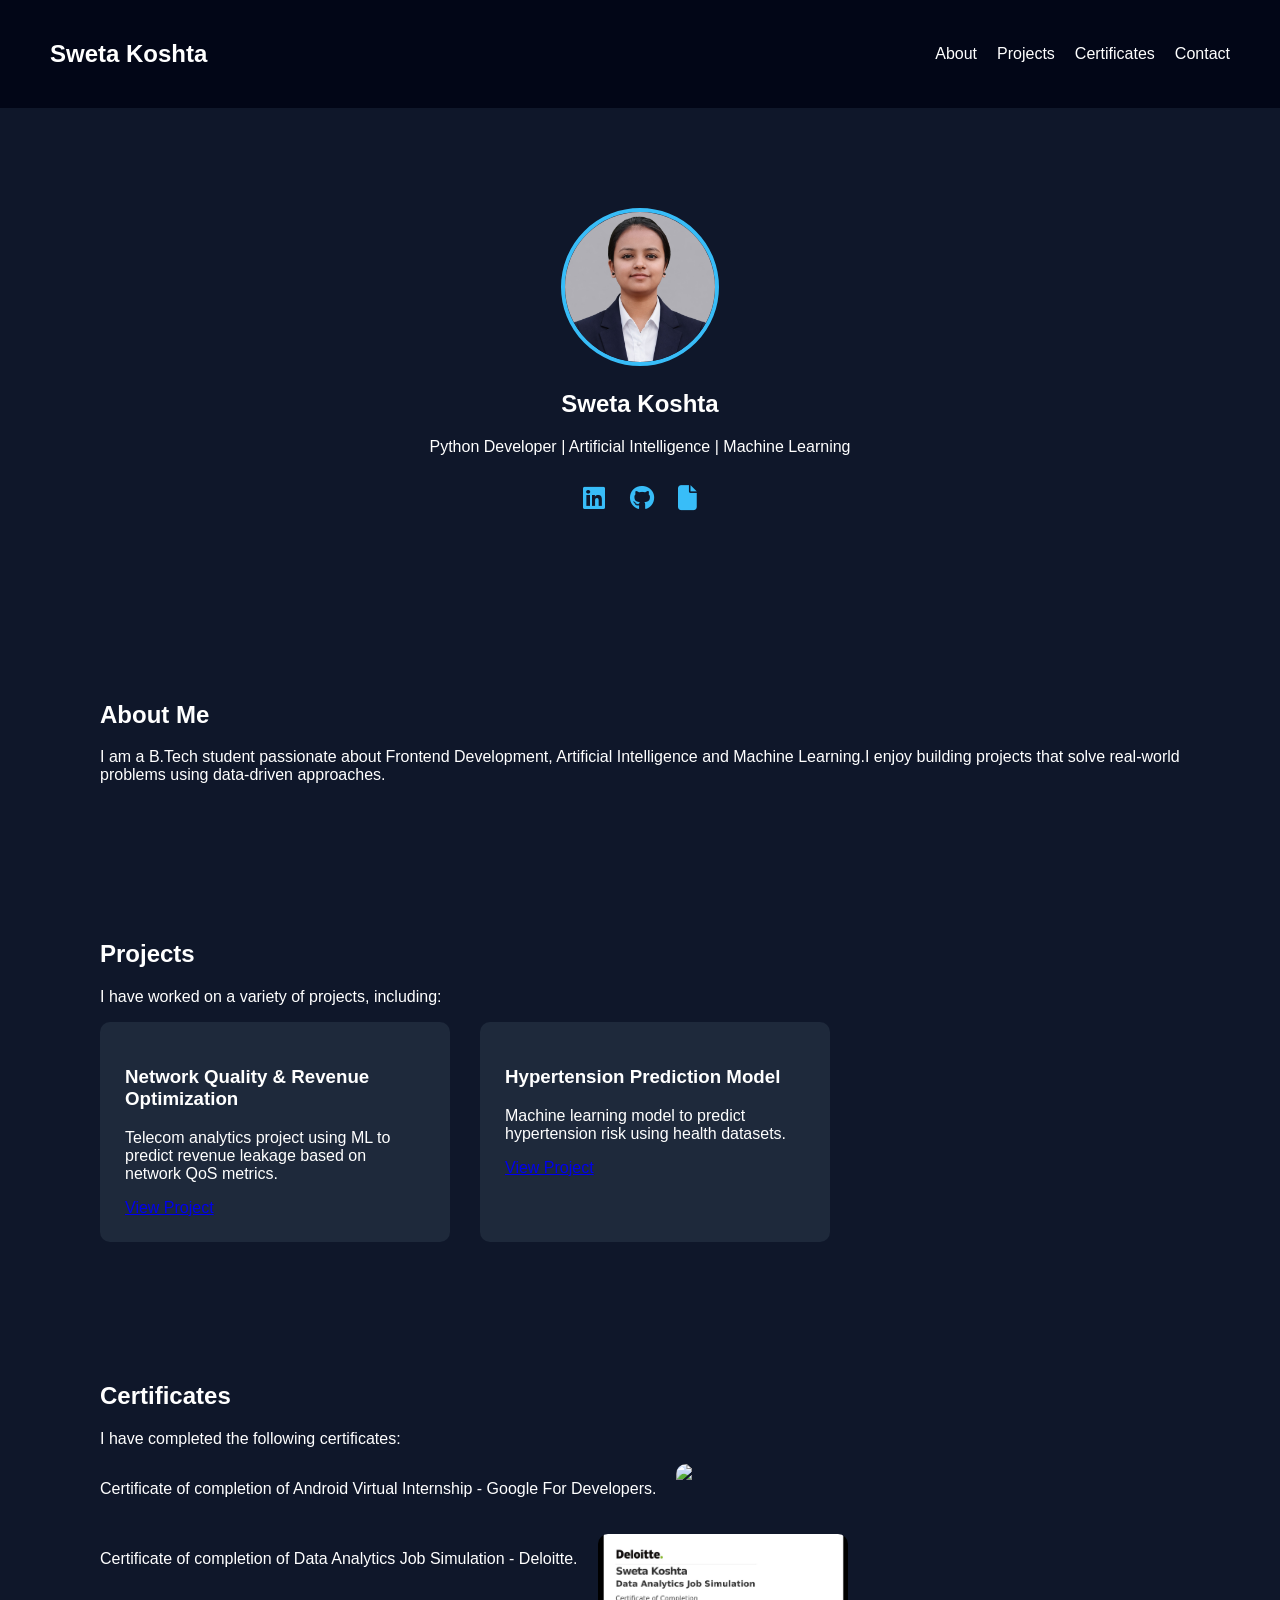
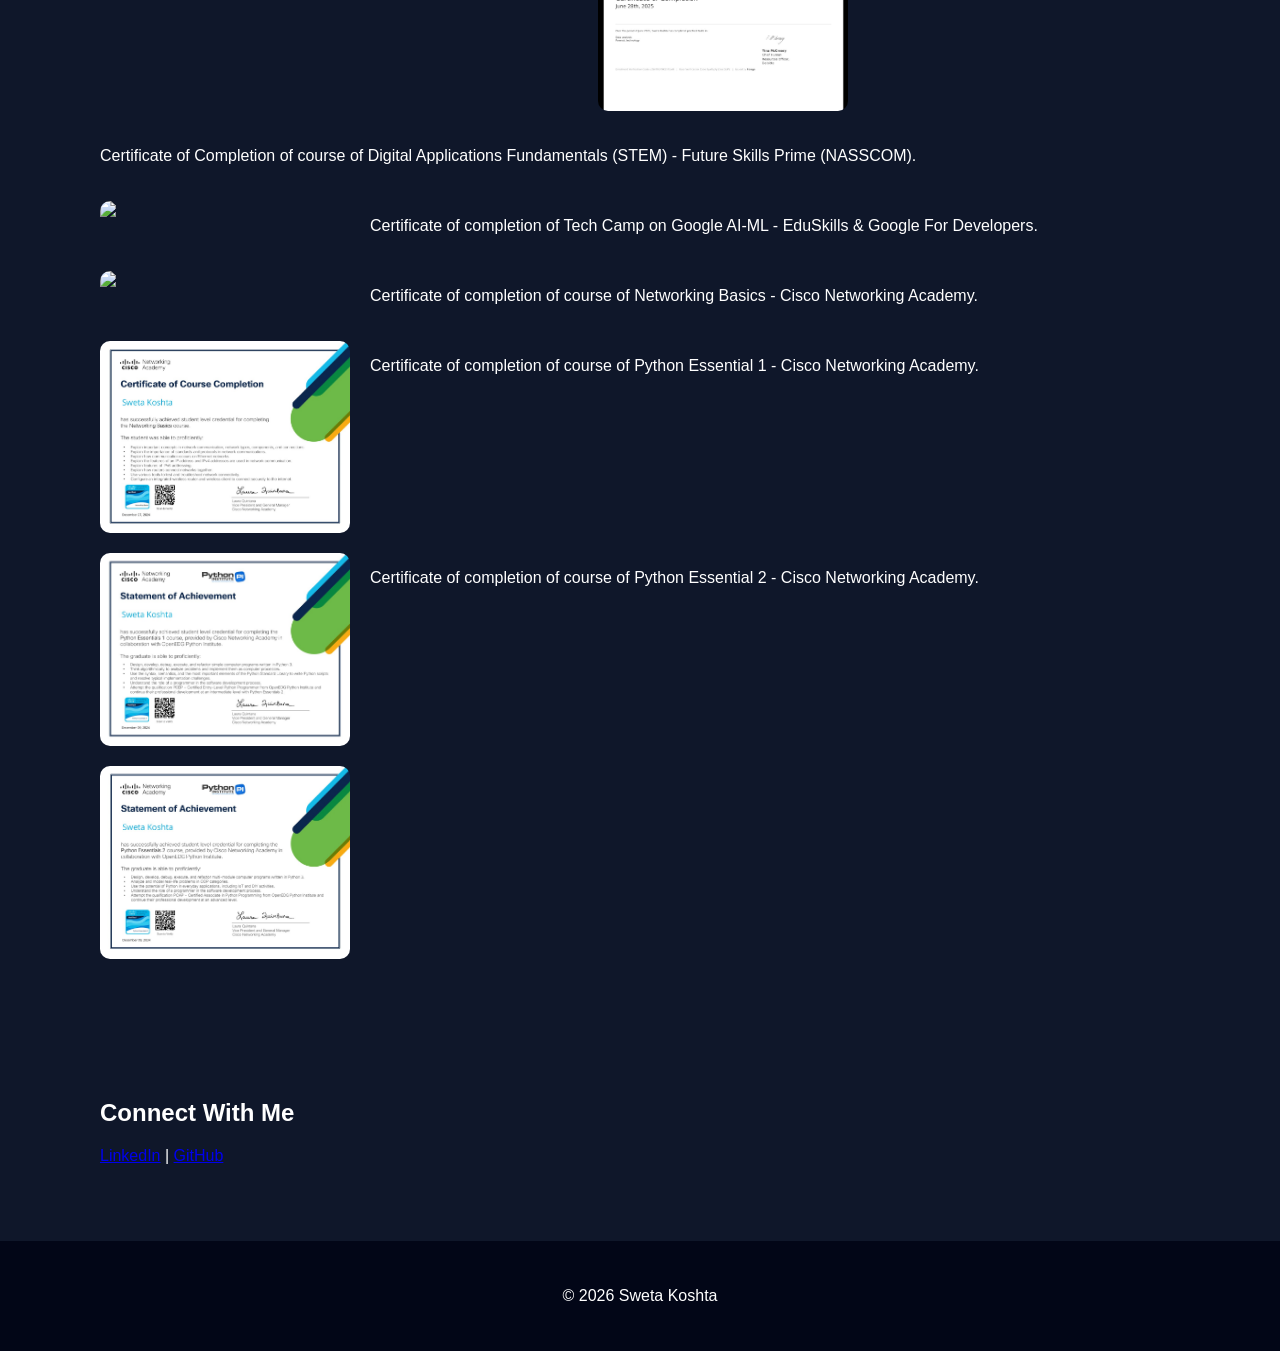
==== index.html @ 576c9b3b "Initial commit" ====
<!DOCTYPE html>
<html>
<head>

<title>Sweta Koshta | Portfolio</title>

<link rel="stylesheet" href="style.css">

<link rel="stylesheet"
href="https://cdnjs.cloudflare.com/ajax/libs/font-awesome/6.4.0/css/all.min.css">

</head>

<body>

<!-- Navbar -->

<nav>

<h2>Sweta Koshta</h2>

<ul>

<li><a href="#about">About</a></li>
<li><a href="#projects">Projects</a></li>
<li><a href="#certificates">Certificates</a></li>
<li><a href="#contact">Contact</a></li>

</ul>

</nav>

<!-- Hero Section -->

<section class="hero">

<img src="images/SK_photo.jpg">

<h1>Sweta Koshta</h1>

<p>Python Developer | Artificial Intelligence | Machine Learning</p>

<div class="icons">

<a href="https://www.linkedin.com/in/sweta-koshta-702a1a356/"><i class="fa-brands fa-linkedin"></i></a>

<a href="https://github.com/Bug-buster7"><i class="fa-brands fa-github"></i></a>

<a href="Sweta - Resume(ATS).pdf" download><i class="fa-solid fa-file"></i></a>

</div>

</section>

<!-- About -->

<section id="about">

<h2>About Me</h2>

<p>

I am a B.Tech student passionate about Frontend Development, Artificial
Intelligence and Machine Learning.I enjoy building projects that solve
real-world problems using data-driven approaches.

</p>

</section>

<!-- Projects -->

<section id="projects">

<h2>Projects</h2>

<p>I have worked on a variety of projects, including:</p>

<div class="projects-container">

<div class="project-card">

<h3>Network Quality & Revenue Optimization</h3>

<p>
Telecom analytics project using ML to predict revenue leakage
based on network QoS metrics.
</p>

<a href="https://github.com/Bug-buster7">View Project</a>

</div>

<div class="project-card">

<h3>Hypertension Prediction Model</h3>

<p>
Machine learning model to predict hypertension risk using
health datasets.
</p>

<a href="https://github.com/Bug-buster7/Hypertension-Prediction-Model">View Project</a>

</div>

</div>

</section>

<!-- Certificates -->

<section id="certificates">

<h2>Certificates</h2>

<p>I have completed the following certificates:</p>

<div class="certificate-gallery">

<p> 
Certificate of completion of Android Virtual Internship - Google For Developers.
</p>

<img src="images/certificates/Android Developer Virtual Internship By Google.jpg">

<p> 
Certificate of completion of Data Analytics Job Simulation - Deloitte.
</p>

<img src="images/certificates/Data Analytics Job Simulation - Deloitte.jpg">

<p> 
Certificate of Completion of course of Digital Applications Fundamentals (STEM) - Future Skills Prime (NASSCOM).
</p>

<img src="images/certificates/Digital Applications Fundamentals (STEM).jpg">

<p> 
Certificate of completion of Tech Camp on Google AI-ML - EduSkills & Google For Developers.
</p>

<img src="images/certificates/Eduskills Tech Camp on Google AI-ML.jpg">

<p> 
Certificate of completion of course of Networking Basics - Cisco Networking Academy.
</p>

<img src="images/certificates/Networking Basics By Cisco Networking Academy.jpg">

<p> 
Certificate of completion of course of Python Essential 1 - Cisco Networking Academy.
</p>

<img src="images/certificates/Python Essential 1 By Cisco Networking Academy.jpg">

<p> 
Certificate of completion of course of Python Essential 2 - Cisco Networking Academy.
</p>

<img src="images/certificates/Python Essential 2 By Cisco Networking Academy.jpg">

</div>

</section>

<!-- Contact -->

<section id="contact">

<h2>Connect With Me</h2>

<p>

<a href="https://www.linkedin.com/in/sweta-koshta-702a1a356/">LinkedIn</a>

|

<a href="https://github.com/Bug-buster7">GitHub</a>

</p>

</section>

<footer>

<p>© 2026 Sweta Koshta</p>

</footer>

</body>
</html>
---- style.css ----
body{
font-family:Arial;
margin:0;
background:#0f172a;
color:white;
}

nav{
display:flex;
justify-content:space-between;
align-items:center;
padding:20px 50px;
background:#020617;
}

nav ul{
display:flex;
list-style:none;
}

nav ul li{
margin-left:20px;
}

nav a{
color:white;
text-decoration:none;
}

.hero{
text-align:center;
padding:100px 20px;
}

.hero img{
width:150px;
border-radius:50%;
border:4px solid #38bdf8;
}

.icons{
margin-top:20px;
}

.icons i{
font-size:25px;
margin:10px;
color:#38bdf8;
}

section{
padding:60px 100px;
}

.projects-container{
display:flex;
gap:30px;
flex-wrap:wrap;
}

.project-card{
background:#1e293b;
padding:25px;
border-radius:10px;
width:300px;
transition:0.3s;
}

.project-card:hover{
transform:translateY(-10px);
}

.certificate-gallery{
display:flex;
flex-wrap:wrap;
gap:20px;
}

.certificate-gallery img{
width:250px;
border-radius:10px;
transition:0.3s;
}

.certificate-gallery img:hover{
transform:scale(1.05);
}

footer{
text-align:center;
padding:30px;
background:#020617;
}
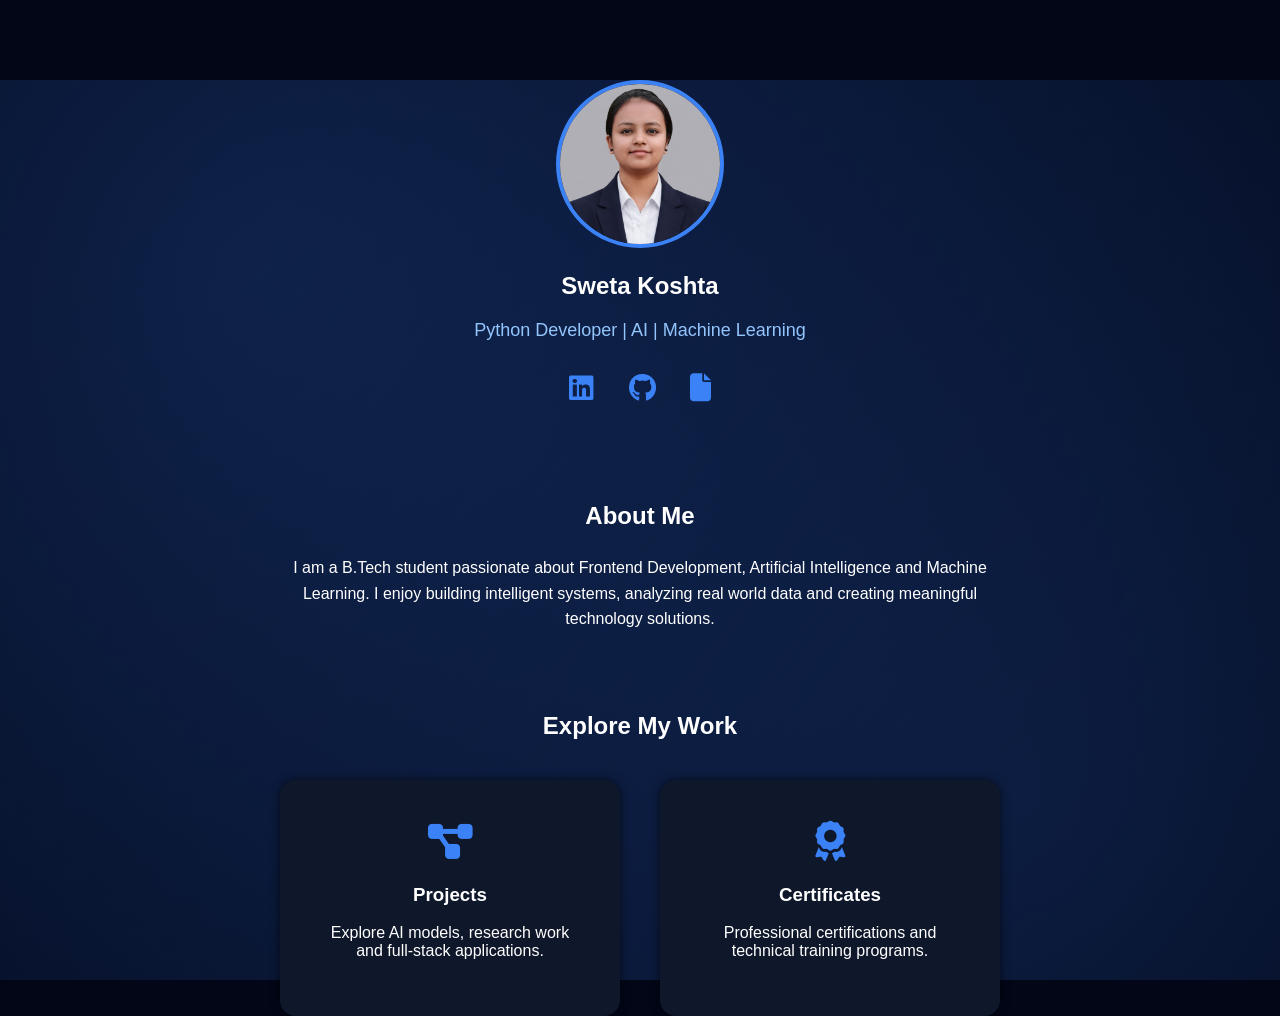
==== commit 8ae26643: "Modified" ====
--- a/index.html
+++ b/index.html
@@ -1,192 +1,82 @@
 <!DOCTYPE html>
 <html>
 <head>
-
 <title>Sweta Koshta | Portfolio</title>
-
 <link rel="stylesheet" href="style.css">
-
 <link rel="stylesheet"
 href="https://cdnjs.cloudflare.com/ajax/libs/font-awesome/6.4.0/css/all.min.css">
-
 </head>
 
 <body>
 
-<!-- Navbar -->
-
-<nav>
-
-<h2>Sweta Koshta</h2>
-
-<ul>
-
-<li><a href="#about">About</a></li>
-<li><a href="#projects">Projects</a></li>
-<li><a href="#certificates">Certificates</a></li>
-<li><a href="#contact">Contact</a></li>
-
-</ul>
-
-</nav>
-
-<!-- Hero Section -->
+<div class="background"></div>
 
 <section class="hero">
 
-<img src="images/SK_photo.jpg">
+<img src="images/SK_photo.jpg" class="profile">
 
 <h1>Sweta Koshta</h1>
 
-<p>Python Developer | Artificial Intelligence | Machine Learning</p>
+<p class="subtitle">Python Developer | AI | Machine Learning</p>
 
-<div class="icons">
+<div class="social">
 
-<a href="https://www.linkedin.com/in/sweta-koshta-702a1a356/"><i class="fa-brands fa-linkedin"></i></a>
-
-<a href="https://github.com/Bug-buster7"><i class="fa-brands fa-github"></i></a>
-
-<a href="Sweta - Resume(ATS).pdf" download><i class="fa-solid fa-file"></i></a>
+<a href="https://www.linkedin.com/in/sweta-koshta-702a1a356/"><i class="fab fa-linkedin"></i></a>
+<a href="https://github.com/Bug-buster7"><i class="fab fa-github"></i></a>
+<a href="Sweta - Resume(ATS).pdf"><i class="fa fa-file"></i></a>
 
 </div>
 
 </section>
 
-<!-- About -->
-
-<section id="about">
+<section class="about">
 
 <h2>About Me</h2>
 
 <p>
 
-I am a B.Tech student passionate about Frontend Development, Artificial
-Intelligence and Machine Learning.I enjoy building projects that solve
-real-world problems using data-driven approaches.
+I am a B.Tech student passionate about Frontend Development,
+Artificial Intelligence and Machine Learning. I enjoy building
+intelligent systems, analyzing real world data and creating
+meaningful technology solutions.
 
 </p>
 
 </section>
 
-<!-- Projects -->
+<section class="explore">
 
-<section id="projects">
+<h2>Explore My Work</h2>
 
-<h2>Projects</h2>
+<div class="cards">
 
-<p>I have worked on a variety of projects, including:</p>
+<a href="projects.html" class="card">
 
-<div class="projects-container">
-
-<div class="project-card">
-
-<h3>Network Quality & Revenue Optimization</h3>
-
-<p>
-Telecom analytics project using ML to predict revenue leakage
-based on network QoS metrics.
-</p>
-
-<a href="https://github.com/Bug-buster7">View Project</a>
-
+<div class="icon">
+<i class="fa fa-diagram-project"></i>
 </div>
 
-<div class="project-card">
+<h3>Projects</h3>
 
-<h3>Hypertension Prediction Model</h3>
+<p>Explore AI models, research work and full-stack applications.</p>
 
-<p>
-Machine learning model to predict hypertension risk using
-health datasets.
-</p>
+</a>
 
-<a href="https://github.com/Bug-buster7/Hypertension-Prediction-Model">View Project</a>
+<a href="certificates.html" class="card">
 
+<div class="icon">
+<i class="fa fa-award"></i>
 </div>
+
+<h3>Certificates</h3>
+
+<p>Professional certifications and technical training programs.</p>
+
+</a>
 
 </div>
 
 </section>
 
-<!-- Certificates -->
-
-<section id="certificates">
-
-<h2>Certificates</h2>
-
-<p>I have completed the following certificates:</p>
-
-<div class="certificate-gallery">
-
-<p> 
-Certificate of completion of Android Virtual Internship - Google For Developers.
-</p>
-
-<img src="images/certificates/Android Developer Virtual Internship By Google.jpg">
-
-<p> 
-Certificate of completion of Data Analytics Job Simulation - Deloitte.
-</p>
-
-<img src="images/certificates/Data Analytics Job Simulation - Deloitte.jpg">
-
-<p> 
-Certificate of Completion of course of Digital Applications Fundamentals (STEM) - Future Skills Prime (NASSCOM).
-</p>
-
-<img src="images/certificates/Digital Applications Fundamentals (STEM).jpg">
-
-<p> 
-Certificate of completion of Tech Camp on Google AI-ML - EduSkills & Google For Developers.
-</p>
-
-<img src="images/certificates/Eduskills Tech Camp on Google AI-ML.jpg">
-
-<p> 
-Certificate of completion of course of Networking Basics - Cisco Networking Academy.
-</p>
-
-<img src="images/certificates/Networking Basics By Cisco Networking Academy.jpg">
-
-<p> 
-Certificate of completion of course of Python Essential 1 - Cisco Networking Academy.
-</p>
-
-<img src="images/certificates/Python Essential 1 By Cisco Networking Academy.jpg">
-
-<p> 
-Certificate of completion of course of Python Essential 2 - Cisco Networking Academy.
-</p>
-
-<img src="images/certificates/Python Essential 2 By Cisco Networking Academy.jpg">
-
-</div>
-
-</section>
-
-<!-- Contact -->
-
-<section id="contact">
-
-<h2>Connect With Me</h2>
-
-<p>
-
-<a href="https://www.linkedin.com/in/sweta-koshta-702a1a356/">LinkedIn</a>
-
-|
-
-<a href="https://github.com/Bug-buster7">GitHub</a>
-
-</p>
-
-</section>
-
-<footer>
-
-<p>© 2026 Sweta Koshta</p>
-
-</footer>
-
 </body>
 </html>
--- a/style.css
+++ b/style.css
@@ -1,93 +1,181 @@
 body{
+margin:0;
 font-family:Arial;
-margin:0;
-background:#0f172a;
+background:#020617;
 color:white;
+text-align:center;
 }
 
-nav{
-display:flex;
-justify-content:space-between;
-align-items:center;
-padding:20px 50px;
-background:#020617;
+/* Background glow bubbles */
+
+.background{
+position:fixed;
+width:100%;
+height:100%;
+background:
+radial-gradient(circle at 20% 20%, rgba(59,130,246,0.2), transparent),
+radial-gradient(circle at 80% 80%, rgba(59,130,246,0.15), transparent);
+z-index:-1;
 }
 
-nav ul{
-display:flex;
-list-style:none;
+/* HERO SECTION */
+
+.hero{
+margin-top:80px;
 }
 
-nav ul li{
-margin-left:20px;
+.profile{
+width:160px;
+border-radius:50%;
+border:4px solid #3b82f6;
 }
 
-nav a{
-color:white;
-text-decoration:none;
+.subtitle{
+color:#93c5fd;
+font-size:18px;
 }
 
-.hero{
-text-align:center;
-padding:100px 20px;
+.social i{
+font-size:28px;
+margin:15px;
+color:#3b82f6;
+transition:0.3s;
 }
 
-.hero img{
-width:150px;
-border-radius:50%;
-border:4px solid #38bdf8;
+.social i:hover{
+transform:scale(1.2);
+color:#60a5fa;
 }
 
-.icons{
-margin-top:20px;
+/* ABOUT */
+
+.about{
+margin:80px auto;
+max-width:700px;
+line-height:1.6;
 }
 
-.icons i{
-font-size:25px;
-margin:10px;
-color:#38bdf8;
-}
+/* EXPLORE CARDS */
 
-section{
-padding:60px 100px;
-}
-
-.projects-container{
+.cards{
 display:flex;
-gap:30px;
+justify-content:center;
+gap:40px;
+margin-top:40px;
 flex-wrap:wrap;
 }
 
-.project-card{
+.card{
+background:#0f172a;
+padding:40px;
+width:260px;
+border-radius:16px;
+text-decoration:none;
+color:white;
+transition:0.3s;
+box-shadow:0 0 10px rgba(0,0,0,0.6);
+}
+
+.card:hover{
+transform:translateY(-10px) scale(1.03);
 background:#1e293b;
-padding:25px;
-border-radius:10px;
+}
+
+.icon{
+font-size:40px;
+color:#3b82f6;
+margin-bottom:10px;
+}
+
+/* CERTIFICATE GRID */
+
+.grid{
+display:flex;
+flex-wrap:wrap;
+justify-content:center;
+gap:30px;
+padding:40px;
+}
+
+.box{
+background:#0f172a;
+padding:20px;
+border-radius:14px;
 width:300px;
+box-shadow:0 0 12px rgba(0,0,0,0.6);
 transition:0.3s;
 }
 
-.project-card:hover{
-transform:translateY(-10px);
+.box:hover{
+transform:translateY(-5px);
 }
 
-.certificate-gallery{
-display:flex;
-flex-wrap:wrap;
-gap:20px;
+.box h3{
+font-size:16px;
+min-height:50px;
 }
 
-.certificate-gallery img{
-width:250px;
+.box img{
+width:100%;
+height:180px;
+object-fit:cover;
 border-radius:10px;
+margin-top:10px;
+cursor:pointer;
 transition:0.3s;
 }
 
-.certificate-gallery img:hover{
+.box img:hover{
 transform:scale(1.05);
 }
 
-footer{
-text-align:center;
-padding:30px;
-background:#020617;
+/* PAGE TITLE */
+
+.page-title{
+margin-top:40px;
+font-size:32px;
+}
+
+/* MORE COMING TEXT */
+
+.coming{
+margin:40px;
+color:#93c5fd;
+font-size:18px;
+}
+
+/* CERTIFICATE POPUP */
+
+.popup{
+display:none;
+position:fixed;
+top:0;
+left:0;
+width:100%;
+height:100%;
+background:rgba(0,0,0,0.85);
+justify-content:center;
+align-items:center;
+z-index:1000;
+}
+
+.popup img{
+max-width:90%;
+max-height:90%;
+border:6px solid white;
+border-radius:10px;
+}
+
+.close{
+position:absolute;
+top:30px;
+right:50px;
+font-size:40px;
+color:white;
+cursor:pointer;
+transition:0.3s;
+}
+
+.close:hover{
+color:#60a5fa;
 }
